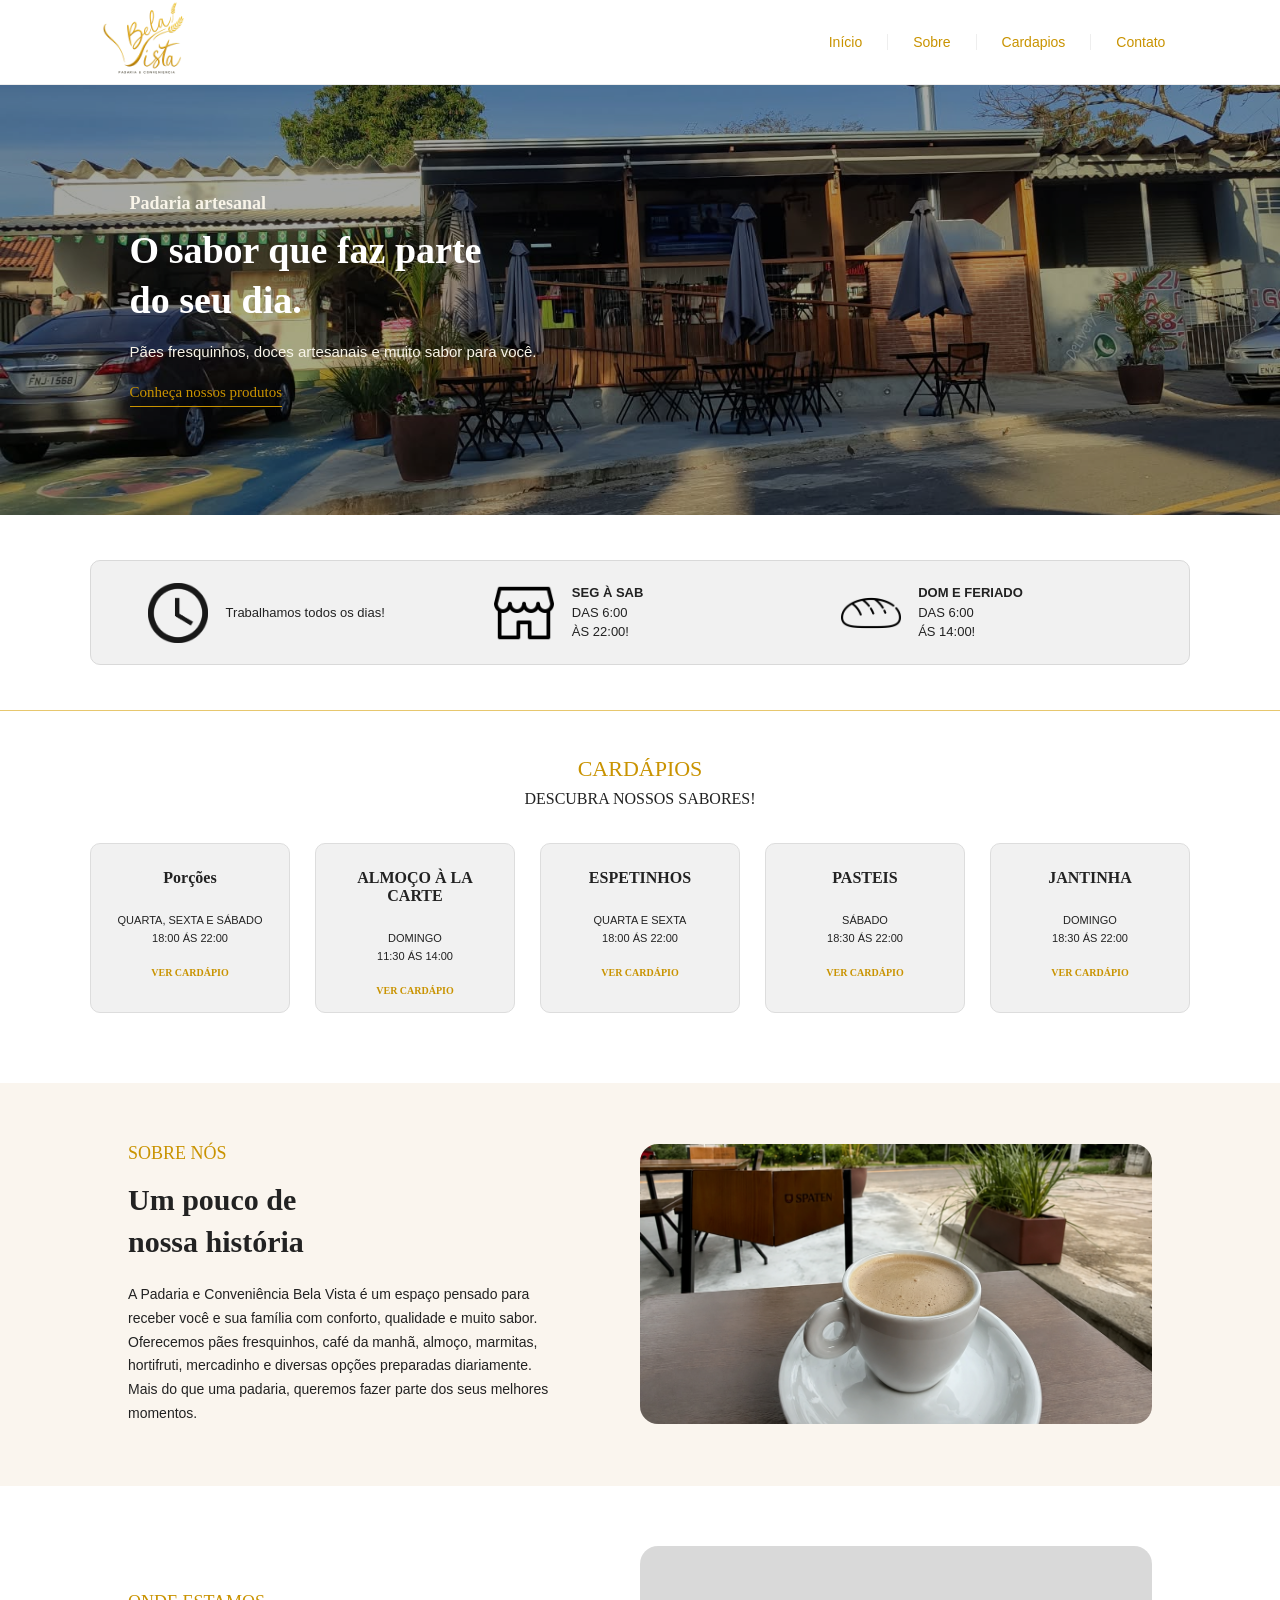
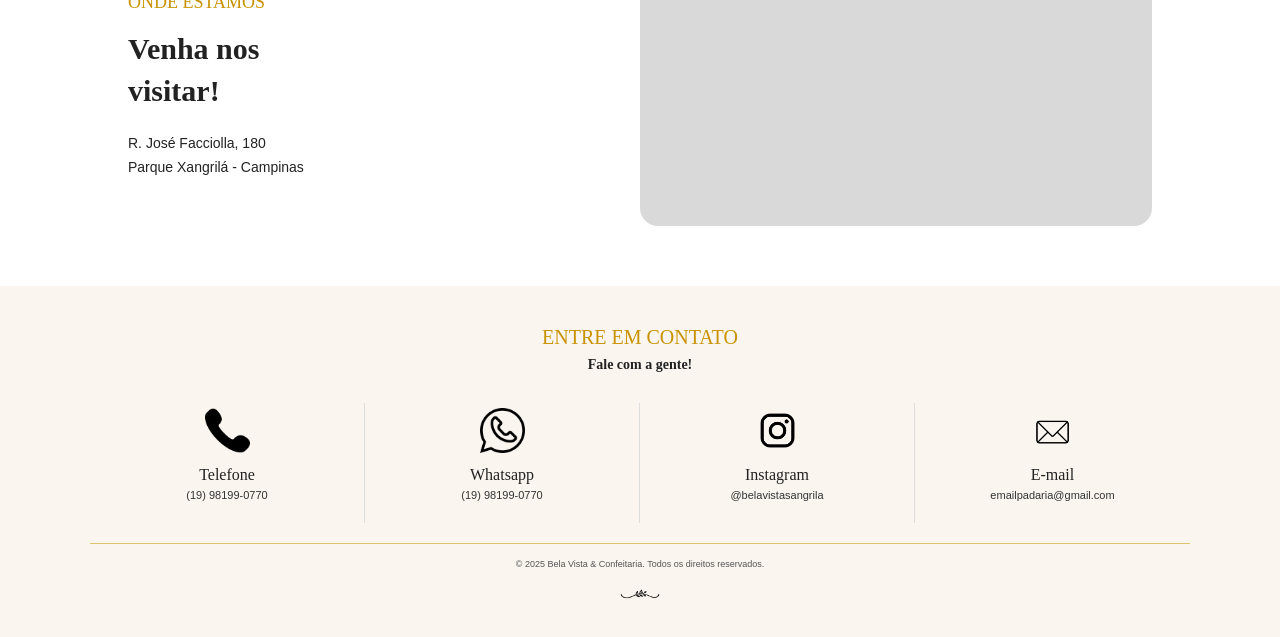
==== src/index.html @ 5815876e "Testando algo ai" ====
<!DOCTYPE html>
<html lang="en">

<head>
    <meta charset="UTF-8">
    <meta name="viewport" content="width=device-width, initial-scale=1.0">
    <link rel="stylesheet" href="css/style.css">
    <title>Bela Vista</title>
</head>

<body>
    <header class="header">
        <div class="container">
            <a href="/index.html" class="logo">
                <img src="public/images/logo.png">
            </a>
        </div>
        <nav class="navegação">
            <a href="#inicio">Início</a>
            <a href="#sobre">Sobre</a>
            <a href="#Cardapios">Cardapios</a>
            <a href="#Contato">Contato</a>
        </nav>
    </header>
    <main>
        <section id="inicio" class="banner">
            <img src="public/images/padaria.jpeg" alt="Padaria" class="banner-image">
            <div class="banner-overlay"></div>
            <div class="container banner-content">
                <span class="banner-label"> Padaria artesanal</span>
                <h1> O sabor que faz parte do seu dia.</h1>
                <p> Pães fresquinhos, doces artesanais e muito sabor para você.</p>
                <a href="#Cardapios" class="button"> Conheça nossos produtos</a>
            </div>
        </section>
        <section class="info-bar">
            <div class="info-container">
                <div class="info-item">
                    <div class="info-icon">
                        <img src="public/images/relogio.png" alt="Horario">
                    </div>
                    <div class="info-text">
                        <p>Trabalhamos todos os dias!</p>
                    </div>
                </div>
                <div class="info-item">
                    <div class="info-icon">
                        <img src="public/images/loja.png" alt="Sábado">
                    </div>
                    <div class="info-text">
                        <p>
                            <strong>SEG À SAB</strong><br>
                            DAS 6:00<br>
                            ÀS 22:00!
                        </p>
                    </div>
                </div>
                <div class="info-item">
                    <div class="info-icon">
                        <img src="public/images/bread.png" alt="bread">
                    </div>
                    <div class="info-text">
                        <p>
                            <strong>DOM E FERIADO</strong><br>
                            DAS 6:00<br>
                            ÁS 14:00!
                        </p>
                    </div>
                </div>
            </div>
        </section>
        <section id="Cardapios" class="info-bar-cardapios">
            <div class="cadapios-containers">
                <div class="title-cardapios">
                    <h1>CARDÁPIOS</h1>
                    <P>DESCUBRA NOSSOS SABORES!</P>
                </div>
                <div class="info-cardapios">
                    <div class="info-card">
                        <h1><strong>Porções</strong></h1>
                        <p>QUARTA, SEXTA E SÁBADO<br>
                            18:00 ÁS 22:00
                        </p>
                        <a href="public/pdf/porções.pdf" target="_blank" class="pdf"><strong>VER CARDÁPIO</strong></a>
                    </div>
                    <div class="info-card">
                        <h1><strong>ALMOÇO À LA CARTE</strong></h1>
                        <p>DOMINGO<br>
                            11:30 ÁS 14:00
                        </p>
                        <a href="public/pdf/5.pdf" target="_blank" class="pdf"><strong>VER CARDÁPIO</strong></a>
                    </div>
                    <div class="info-card">
                        <h1><strong>ESPETINHOS</strong></h1>
                        <p>QUARTA E SEXTA<br>
                            18:00 ÁS 22:00
                        </p>
                        <a href="public/pdf/espetinho.pdf" target="_blank" class="pdf"><strong>VER CARDÁPIO</strong></a>
                    </div>
                    <div class="info-card">
                        <h1><strong>PASTEIS</strong></h1>
                        <p>SÁBADO<br>
                            18:30 ÁS 22:00
                        </p>
                        <a href="public/pdf/pasteis.pdf" target="_blank" class="pdf"><strong>VER CARDÁPIO</strong></a>
                    </div>
                    <div class="info-card">
                        <h1><strong>JANTINHA</strong></h1>
                        <p>DOMINGO<br>
                            18:30 ÁS 22:00
                        </p>
                        <a href="public/pdf/jantinha.pdf" target="_blank" class="pdf"><strong>VER CARDÁPIO</strong></a>
                    </div>
                </div>
            </div>
        </section>
        <section>
            <div id="sobre" class="sobre">
                <div class="info-sobre">
                    <h1>SOBRE NÓS</h1>
                    <h2>Um pouco de<br>nossa história</h2>
                    <p>A Padaria e Conveniência Bela Vista é um espaço pensado para receber você e sua família com conforto, qualidade e muito sabor. Oferecemos pães fresquinhos, café da manhã, almoço, marmitas, hortifruti, mercadinho e diversas opções preparadas diariamente. Mais do que uma padaria, queremos fazer parte dos seus melhores momentos.</p>
                </div>
                <div class="image-sobre"><img src="public/images/sobre1.png" alt="Padaria"></div>
            </div>
        </section>
        <section>
            <div class="local">
                <div class="info-location">
                    <h1>ONDE ESTAMOS</h1>
                    <h2>Venha nos<br>visitar!</h2>
                    <p>R. José Facciolla, 180<br>Parque Xangrilá - Campinas</p>
                </div>
                <div class="mapa">
                    <iframe
                        src="https://www.google.com/maps/embed?pb=!1m18!1m12!1m3!1d608.8212654965297!2d-47.01789851789963!3d-22.799845726372396!2m3!1f0!2f0!3f0!3m2!1i1024!2i768!4f13.1!3m3!1m2!1s0x94c8c3fe25394171%3A0xbf86b5ea23b13755!2sPanificadora%20Bela%20Vista!5e1!3m2!1spt-BR!2sbr!4v1786300655124!5m2!1spt-BR!2sbr"
                        width="800" height="600" style="border:0;" allowfullscreen="" loading="lazy"
                        referrerpolicy="strict-origin-when-cross-origin">
                    </iframe>
                </div>
            </div>
        </section>
    </main>
<footer id="Contato" class="footer">

    <!-- Título -->
    <div class="footer-titulo">
        <h2>ENTRE EM CONTATO</h2>
        <p>Fale com a gente!</p>
    </div>

    <!-- Área de contatos -->
    <div class="footer-contatos">
        <!-- Telefone -->
        <div class="contato">
            <div class="icone"><img src="public/images/telefone.png"></div>
            <h3>Telefone</h3>
            <a>(19) 98199-0770</a>
        </div>
        <!-- WhatsApp -->
        <div class="contato">
            <div class="icone">
                <img src="public/images/whatsapp.png">
            </div>
            <h3>Whatsapp</h3>
            <a href="https://api.whatsapp.com/send/?phone=19981990770&text&type=phone_number&app_absent=0&utm_source=ig">(19) 98199-0770</a>
        </div>
        <!-- Instagram -->
        <div class="contato">
            <div class="icone">
                <img src="public/images/instagram.png">
            </div>
            <h3>Instagram</h3>
            <a href="https://www.instagram.com/belavistashangrila?igsh=dWtlZHlrc3M2YTBv">@belavistasangrila</a>
        </div>
        <!-- E-mail -->
        <div class="contato">
            <div class="icone">
               <img src="public/images/email (1).png">
            </div>
            <h3>E-mail</h3>
            <p>emailpadaria@gmail.com</p>
        </div>
    </div>
    <!-- Rodapé inferior -->
    <div class="footer-bottom">
        <p>
            © 2025 Bela Vista & Confeitaria. Todos os direitos reservados.
        </p>
        <div class="ornamento"><img src="public/images/ramo.png"></div>
    </div>

</footer>

</body>

</html>
---- src/css/style.css ----
/* =====================================================
   RESET / CONFIGURAÇÕES GERAIS
===================================================== */

* {
    margin: 0;
    padding: 0;
    box-sizing: border-box;
}

html {
    scroll-behavior: smooth;
}

body {
    font-family: Georgia, "Times New Roman", serif;
    color: #222;
    background-color: #fff;
}

img {
    max-width: 100%;
    display: block;
}

a {
    text-decoration: none;
    color: inherit;
}


/*
   HEADER
*/

.header {
    width: 100%;
    height: 85px;

    background-color: #fff;

    display: flex;
    align-items: center;
    justify-content: space-between;

    padding: 0 7%;

    border-bottom: 1px solid #eeeeee;
}

.container {
    display: flex;
    align-items: center;
}

.logo img {
    width: 110px;
    height: auto;
    display: block;
}
.logo {
    color: #c99300;
    font-size: 28px;
    font-weight: bold;
}

.navegação {
    height: 100%;

    display: flex;
    align-items: center;
}

.navegação a {
    font-family: Arial, sans-serif;

    color: #c99300;
    font-size: 14px;

    padding: 0 25px;

    border-right: 1px solid #eeeeee;

    transition: 0.3s;
}

.navegação a:last-child {
    border-right: none;
}

.navegação a:hover {
    color: #8d6900;
}


/*
   BANNER
*/

.banner {
    width: 100%;
    height: 430px;

    position: relative;

    background-color: #d9d9d9;

    display: flex;
    align-items: center;
}

.banner-image {
    position: absolute;

    width: 100%;
    height: 100%;

    object-fit: cover;

    z-index: 0;
}

.banner-overlay {
    position: absolute;

    width: 100%;
    height: 100%;

    background: rgba(0, 0, 0, 0.35);

    z-index: 1;
}

.banner-content {
    position: relative;

    z-index: 2;

    width: 100%;
    max-width: 1200px;

    margin: 0 auto;

    padding: 0 7%;

    display: flex;
    flex-direction: column;
    align-items: flex-start;
}

.banner-label {
    font-size: 18px;
    font-weight: bold;

    margin-bottom: 12px;
    color: #F8F4E8;
}

.banner h1 {
    max-width: 400px;

    font-size: 38px;
    line-height: 1.3;

    margin-bottom: 15px;
    color: #fff;
}

.banner p {
    max-width: 420px;

    font-family: Arial, sans-serif;

    font-size: 15px;
    line-height: 1.6;

    margin-bottom: 20px;

    color: #F8F4E8;
}

.button {
    color: #c99300;

    font-size: 15px;

    border-bottom: 1px solid #c99300;

    padding-bottom: 5px;
}


/*
   BARRA DE INFORMAÇÕES
*/

.info-bar {
    width: 100%;

    padding: 45px 7%;

    background-color: #fff;
}

.info-container {
    width: 100%;
    max-width: 1200px;

    min-height: 105px;

    margin: auto;

    background-color: #f1f1f1;

    border: 1px solid #d9d9d9;

    border-radius: 10px;

    display: flex;
    align-items: center;
    justify-content: space-around;

    padding: 15px 30px;
}

.info-item {
    flex: 1;

    display: flex;
    align-items: center;

    padding: 0 25px;
}

.info-icon {
    width: 65px;
    height: 65px;

    flex-shrink: 0;

    display: flex;
    align-items: center;
    justify-content: center;

    margin-right: 15px;
}

.info-icon img {
    width: 60px;
    height: 60px;

    object-fit: contain;
}

.info-text p {
    font-family: Arial, sans-serif;

    font-size: 13px;

    line-height: 1.5;
}

.info-text strong {
    font-weight: bold;
}


/*
   CARDÁPIOS
*/

.info-bar-cardapios {
    width: 100%;

    padding: 45px 7% 70px;

    background-color: #fff;

    border-top: 1px solid #e7c76e;
}

.cadapios-containers {
    width: 100%;
    max-width: 1200px;

    margin: auto;
}

.title-cardapios {
    text-align: center;

    margin-bottom: 35px;
}

.title-cardapios h1 {
    color: #c99300;

    font-size: 22px;
    font-weight: normal;

    margin-bottom: 8px;
}

.title-cardapios a {
    font-family: Arial, sans-serif;

    font-size: 50px;
}

.info-cardapios {
    width: 100%;

    display: flex;
    flex-wrap: wrap;

    justify-content: center;

    gap: 25px;
}

.info-card {
    width: 200px;
    height: 170px;

    background-color: #f1f1f1;

    border: 1px solid #dddddd;

    border-radius: 10px;

    padding: 25px 15px;

    text-align: center;

    transition: 0.3s;
}

.info-card:hover {
    transform: translateY(-5px);

    box-shadow: 0 5px 15px rgba(0, 0, 0, 0.08);
}

.info-card h1 {
    font-size: 16px;

    margin-bottom: 25px;
}

.info-card p {
    font-family: Arial, sans-serif;

    font-size: 11px;

    line-height: 1.6;

    margin-bottom: 15px;
}

.info-card .pdf {
    color: #c99300;

    font-size: 10px;

    margin-top: 15px;
}


/*
   SOBRE NÓS
*/

.sobre {
    width: 100%;

    min-height: 380px;

    background-color: #faf5ee;

    display: flex;
    align-items: center;

    gap: 8%;

    padding: 60px 10%;
}

.info-sobre {
    width: 42%;
}

.info-sobre h1 {
    color: #c99300;

    font-size: 18px;
    font-weight: normal;

    margin-bottom: 15px;
}

.info-sobre h2 {
    font-size: 30px;

    line-height: 1.4;

    margin-bottom: 20px;
}

.info-sobre p {
    font-family: Arial, sans-serif;

    font-size: 14px;

    line-height: 1.7;
}

.image-sobre {
    width: 50%;
    height: 280px;

    background-color: #d9d9d9;

    border-radius: 18px;

    overflow: hidden;
}

.image-sobre img {
    width: 100%;
    height: 100%;
    object-fit: cover;
}


/*
   LOCALIZAÇÃO
*/

.local {
    width: 100%;

    min-height: 380px;

    background-color: #fff;

    display: flex;
    align-items: center;

    gap: 8%;

    padding: 60px 10%;
}

.info-location {
    width: 42%;
}

.info-location h1 {
    color: #c99300;

    font-size: 18px;
    font-weight: normal;

    margin-bottom: 15px;
}

.info-location h2 {
    font-size: 30px;

    line-height: 1.4;

    margin-bottom: 20px;
}

.info-location p {
    font-family: Arial, sans-serif;

    font-size: 14px;

    line-height: 1.7;
}

.mapa {
    width: 50%;
    height: 280px;

    border-radius: 18px;

    overflow: hidden;

    background-color: #d9d9d9;
}

.mapa iframe {
    width: 100%;
    height: 100%;

    border: 0;
}


/*
   FOOTER
*/

.footer {
    width: 100%;

    background-color: #faf5ee;

    padding: 40px 7% 20px;

    text-align: center;
}


/* TÍTULO */

.footer-titulo {
    margin-bottom: 30px;
}

.footer-titulo h2 {
    color: #c99300;

    font-size: 20px;
    font-weight: normal;

    margin-bottom: 8px;
}

.footer-titulo p {
    font-size: 14px;

    font-weight: bold;
}


/* CONTATOS */

.footer-contatos {
    width: 100%;
    max-width: 1100px;

    margin: auto;

    display: flex;
    justify-content: center;
}

.contato {
    width: 25%;

    min-height: 120px;

    display: flex;
    flex-direction: column;
    align-items: center;

    border-right: 1px solid #dddddd;
}

.contato:last-child {
    border-right: none;
}

.icone {
    width: 55px;
    height: 55px;

    display: flex;
    align-items: center;
    justify-content: center;

    margin-bottom: 8px;
}

.icone img {
    width: 45px;
    height: 45px;

    object-fit: contain;
}

.contato h3 {
    font-size: 16px;

    font-weight: normal;

    margin-bottom: 5px;
}

.contato p,
.contato a {
    font-family: Arial, sans-serif;

    font-size: 11px;

    color: #333;
}

.contato a:hover {
    color: #c99300;
}


/* PARTE INFERIOR */

.footer-bottom {
    width: 100%;
    max-width: 1100px;

    margin: 20px auto 0;

    padding-top: 15px;

    border-top: 1px solid #dfc26c;

    display: flex;
    flex-direction: column;
    align-items: center;
}

.footer-bottom p {
    font-family: Arial, sans-serif;

    font-size: 9px;

    color: #555;
}

.ornamento {
    width: 60px;

    margin-top: 8px;
}

.ornamento img {
    width: 100%;
    height: auto;
}


/*
   TABLET
*/

@media (max-width: 900px) {

    .header {
        padding: 0 4%;
    }

    .navegação a {
        padding: 0 12px;
        font-size: 12px;
    }

    .banner {
        height: 350px;
    }

    .banner h1 {
        font-size: 30px;
    }

    .info-container {
        padding: 15px;
    }

    .info-item {
        padding: 0 10px;
    }

    .info-icon {
        width: 50px;
        height: 50px;
    }

    .info-icon img {
        width: 48px;
        height: 48px;
    }

    .info-text p {
        font-size: 10px;
    }

    .sobre,
    .local {
        padding: 50px 6%;
        gap: 5%;
    }

    .info-sobre h2,
    .info-location h2 {
        font-size: 25px;
    }

    .info-card {
        width: 180px;
    }
}


/*
   CELULAR
*/

@media (max-width: 600px) {

    /* HEADER */

    .header {
        height: auto;

        min-height: 70px;

        padding: 12px 20px;

        flex-direction: column;

        gap: 12px;
    }

    .logo {
        font-size: 22px;
    }

    .navegação {
        width: 100%;

        justify-content: center;
    }

    .navegação a {
        font-size: 9px;

        padding: 0 8px;
    }


    /* BANNER */

    .banner {
        height: 300px;
    }

    .banner-content {
        padding: 0 25px;
    }

    .banner-label {
        font-size: 12px;
    }

    .banner h1 {
        max-width: 220px;

        font-size: 24px;
    }

    .banner p {
        max-width: 230px;

        font-size: 10px;
    }

    .button {
        font-size: 10px;
    }


    /* INFORMAÇÕES */

    .info-bar {
        padding: 25px 15px;
    }

    .info-container {
        flex-direction: column;

        gap: 15px;

        padding: 15px;
    }

    .info-item {
        width: 100%;

        justify-content: center;

        padding: 0;
    }

    .info-icon {
        width: 45px;
        height: 45px;
    }

    .info-icon img {
        width: 42px;
        height: 42px;
    }

    .info-text p {
        font-size: 9px;
    }


    /* CARDÁPIOS */

    .info-bar-cardapios {
        padding: 30px 15px 45px;
    }

    .title-cardapios {
        margin-bottom: 25px;
    }

    .title-cardapios h1 {
        font-size: 18px;
    }

    .info-cardapios {
        gap: 15px;
    }

    .info-card {
        width: 145px;
        height: 130px;

        padding: 18px 8px;
    }

    .info-card h1 {
        font-size: 11px;

        margin-bottom: 15px;
    }

    .info-card p {
        font-size: 8px;
    }

    .info-card .pdf {
        font-size: 7px;
    }


    /* SOBRE / LOCAL */

    .sobre,
    .local {
        min-height: auto;

        padding: 40px 25px;

        flex-direction: column;

        gap: 25px;
    }

    .info-sobre,
    .info-location {
        width: 100%;
    }

    .info-sobre h1,
    .info-location h1 {
        font-size: 13px;
    }

    .info-sobre h2,
    .info-location h2 {
        font-size: 21px;
    }

    .info-sobre p,
    .info-location p {
        font-size: 9px;
    }

    .image-sobre,
    .mapa {
        width: 100%;
        height: 220px;
    }


    /* FOOTER */

    .footer {
        padding: 30px 15px 15px;
    }

    .footer-titulo h2 {
        font-size: 16px;
    }

    .footer-titulo p {
        font-size: 10px;
    }

    .footer-contatos {
        display: grid;

        grid-template-columns: repeat(2, 1fr);

        gap: 20px 0;
    }

    .contato {
        width: 100%;

        min-height: 100px;

        border-right: 1px solid #dddddd;
    }

    .contato:nth-child(2) {
        border-right: none;
    }

    .contato:nth-child(3),
    .contato:nth-child(4) {
        border-top: 1px solid #dddddd;

        padding-top: 15px;
    }

    .contato:nth-child(4) {
        border-right: none;
    }

    .icone {
        width: 40px;
        height: 40px;
    }

    .icone img {
        width: 35px;
        height: 35px;
    }

    .contato h3 {
        font-size: 11px;
    }

    .contato p,
    .contato a {
        font-size: 7px;
    }

    .footer-bottom {
        margin-top: 15px;
    }

    .footer-bottom p {
        font-size: 6px;
    }

    .ornamento {
        width: 45px;
    }
}
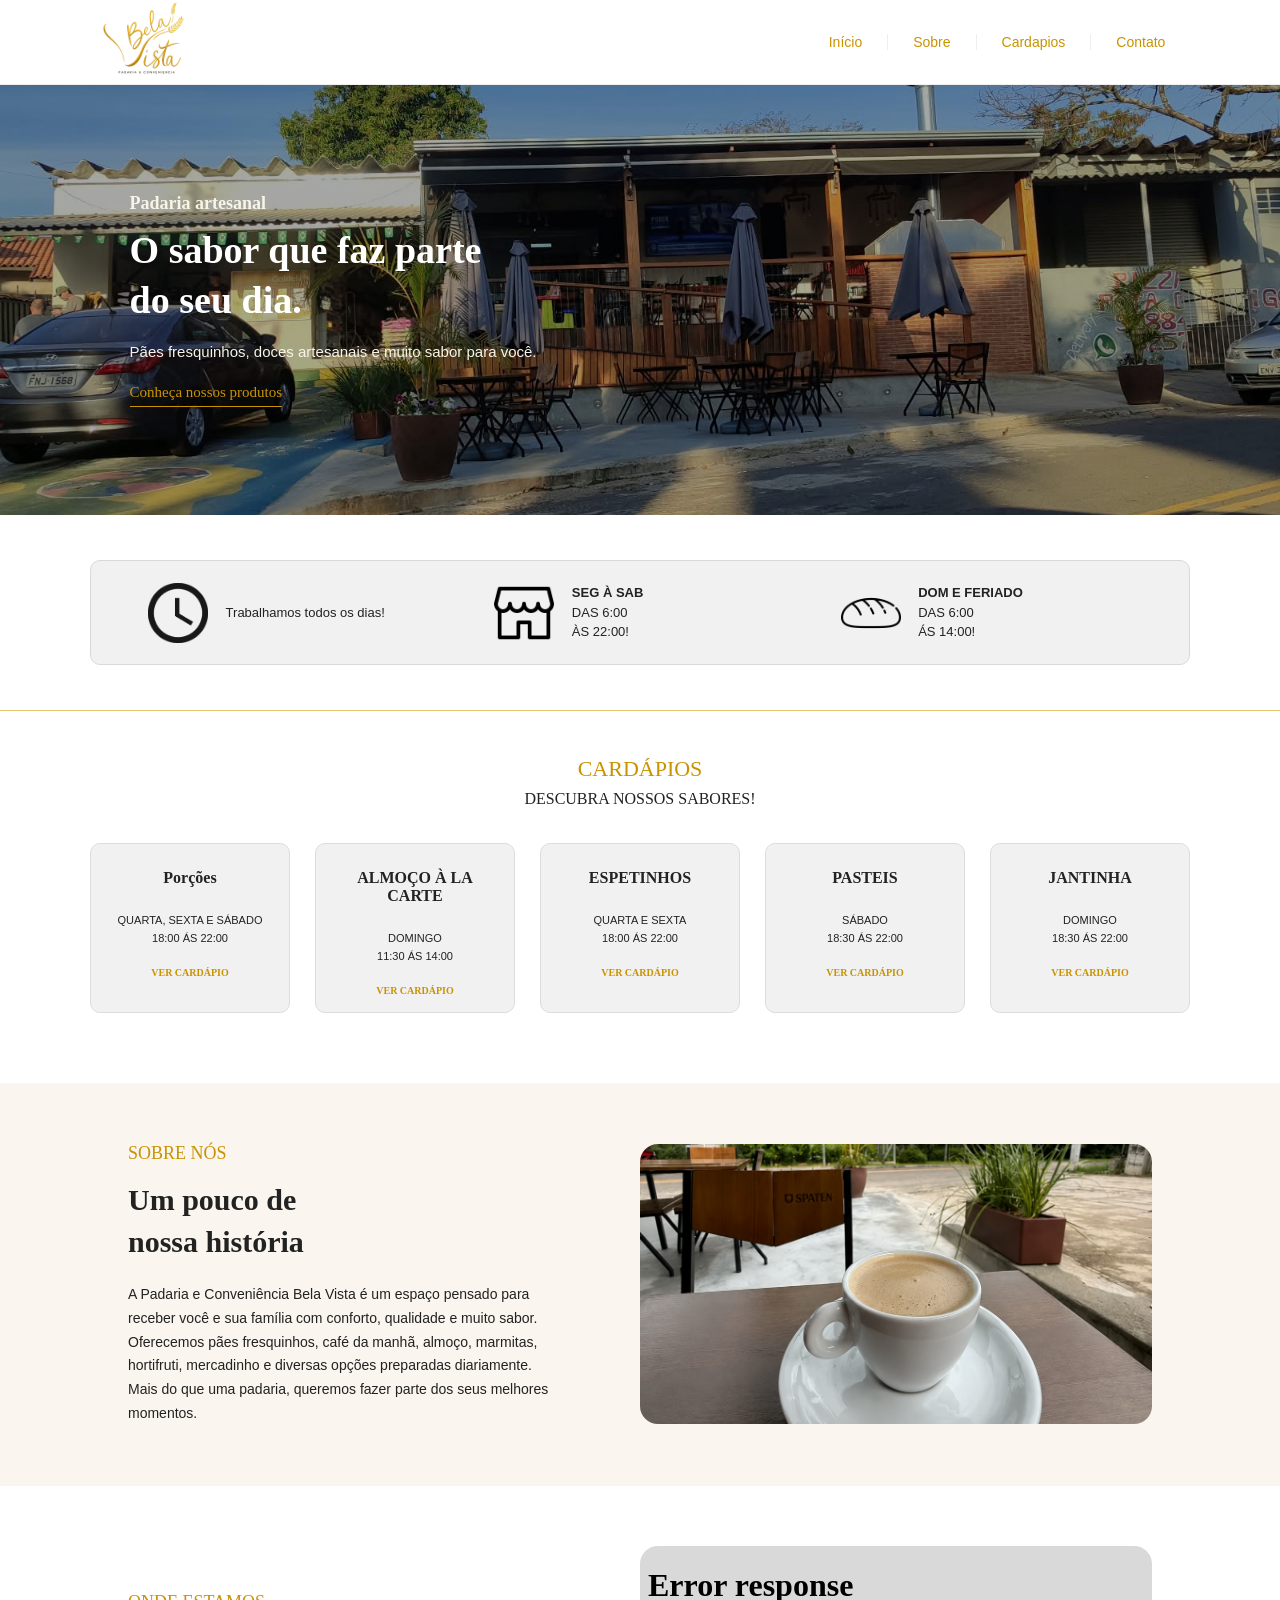
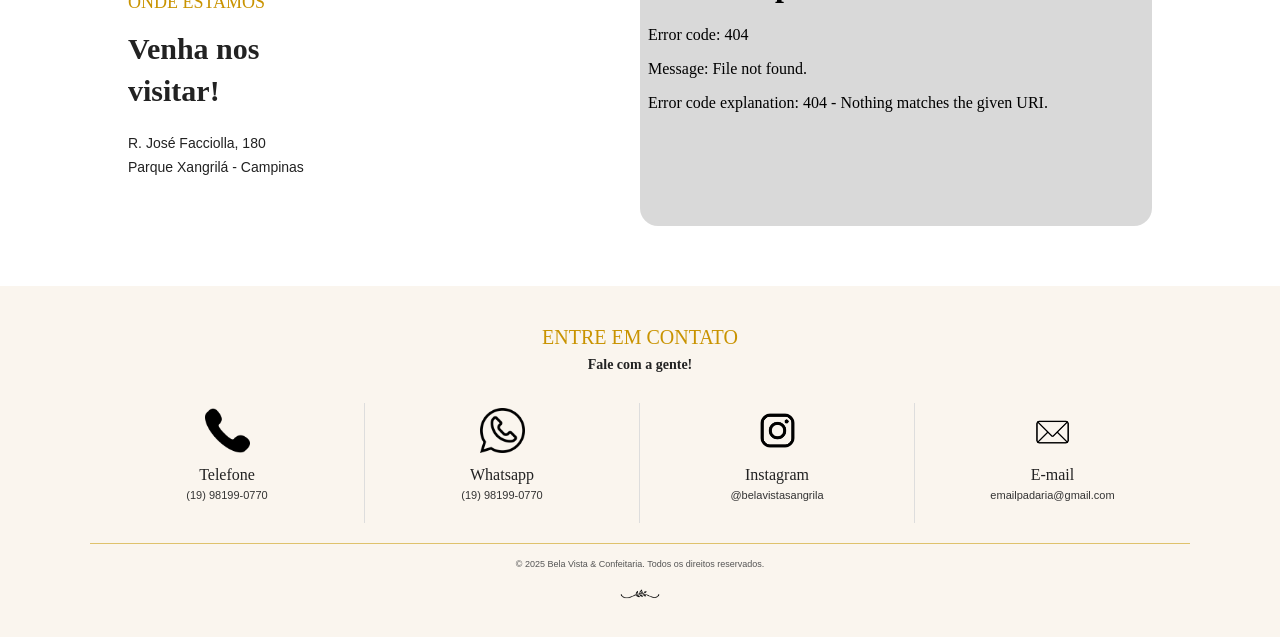
==== commit aab1df2c: "arrumando caminhos" ====
--- a/src/index.html
+++ b/src/index.html
@@ -12,7 +12,7 @@
     <header class="header">
         <div class="container">
             <a href="/index.html" class="logo">
-                <img src="public/images/logo.png">
+                <img src="/public/images/logo.png">
             </a>
         </div>
         <nav class="navegação">
@@ -24,7 +24,7 @@
     </header>
     <main>
         <section id="inicio" class="banner">
-            <img src="public/images/padaria.jpeg" alt="Padaria" class="banner-image">
+            <img src="/public/images/padaria.jpeg" alt="Padaria" class="banner-image">
             <div class="banner-overlay"></div>
             <div class="container banner-content">
                 <span class="banner-label"> Padaria artesanal</span>
@@ -37,7 +37,7 @@
             <div class="info-container">
                 <div class="info-item">
                     <div class="info-icon">
-                        <img src="public/images/relogio.png" alt="Horario">
+                        <img src="/public/images/relogio.png" alt="Horario">
                     </div>
                     <div class="info-text">
                         <p>Trabalhamos todos os dias!</p>
@@ -45,7 +45,7 @@
                 </div>
                 <div class="info-item">
                     <div class="info-icon">
-                        <img src="public/images/loja.png" alt="Sábado">
+                        <img src="/public/images/loja.png" alt="Sábado">
                     </div>
                     <div class="info-text">
                         <p>
@@ -57,7 +57,7 @@
                 </div>
                 <div class="info-item">
                     <div class="info-icon">
-                        <img src="public/images/bread.png" alt="bread">
+                        <img src="/public/images/bread.png" alt="bread">
                     </div>
                     <div class="info-text">
                         <p>
@@ -121,7 +121,7 @@
                     <h2>Um pouco de<br>nossa história</h2>
                     <p>A Padaria e Conveniência Bela Vista é um espaço pensado para receber você e sua família com conforto, qualidade e muito sabor. Oferecemos pães fresquinhos, café da manhã, almoço, marmitas, hortifruti, mercadinho e diversas opções preparadas diariamente. Mais do que uma padaria, queremos fazer parte dos seus melhores momentos.</p>
                 </div>
-                <div class="image-sobre"><img src="public/images/sobre1.png" alt="Padaria"></div>
+                <div class="image-sobre"><img src="/public/images/sobre1.png" alt="Padaria"></div>
             </div>
         </section>
         <section>
@@ -133,7 +133,7 @@
                 </div>
                 <div class="mapa">
                     <iframe
-                        src="https://www.google.com/maps/embed?pb=!1m18!1m12!1m3!1d608.8212654965297!2d-47.01789851789963!3d-22.799845726372396!2m3!1f0!2f0!3f0!3m2!1i1024!2i768!4f13.1!3m3!1m2!1s0x94c8c3fe25394171%3A0xbf86b5ea23b13755!2sPanificadora%20Bela%20Vista!5e1!3m2!1spt-BR!2sbr!4v1786300655124!5m2!1spt-BR!2sbr"
+                        src="/https://www.google.com/maps/embed?pb=!1m18!1m12!1m3!1d608.8212654965297!2d-47.01789851789963!3d-22.799845726372396!2m3!1f0!2f0!3f0!3m2!1i1024!2i768!4f13.1!3m3!1m2!1s0x94c8c3fe25394171%3A0xbf86b5ea23b13755!2sPanificadora%20Bela%20Vista!5e1!3m2!1spt-BR!2sbr!4v1786300655124!5m2!1spt-BR!2sbr"
                         width="800" height="600" style="border:0;" allowfullscreen="" loading="lazy"
                         referrerpolicy="strict-origin-when-cross-origin">
                     </iframe>
@@ -153,14 +153,14 @@
     <div class="footer-contatos">
         <!-- Telefone -->
         <div class="contato">
-            <div class="icone"><img src="public/images/telefone.png"></div>
+            <div class="icone"><img src="/public/images/telefone.png"></div>
             <h3>Telefone</h3>
             <a>(19) 98199-0770</a>
         </div>
         <!-- WhatsApp -->
         <div class="contato">
             <div class="icone">
-                <img src="public/images/whatsapp.png">
+                <img src="/public/images/whatsapp.png">
             </div>
             <h3>Whatsapp</h3>
             <a href="https://api.whatsapp.com/send/?phone=19981990770&text&type=phone_number&app_absent=0&utm_source=ig">(19) 98199-0770</a>
@@ -168,7 +168,7 @@
         <!-- Instagram -->
         <div class="contato">
             <div class="icone">
-                <img src="public/images/instagram.png">
+                <img src="/public/images/instagram.png">
             </div>
             <h3>Instagram</h3>
             <a href="https://www.instagram.com/belavistashangrila?igsh=dWtlZHlrc3M2YTBv">@belavistasangrila</a>
@@ -176,7 +176,7 @@
         <!-- E-mail -->
         <div class="contato">
             <div class="icone">
-               <img src="public/images/email (1).png">
+               <img src="/public/images/email (1).png">
             </div>
             <h3>E-mail</h3>
             <p>emailpadaria@gmail.com</p>
@@ -187,7 +187,7 @@
         <p>
             © 2025 Bela Vista & Confeitaria. Todos os direitos reservados.
         </p>
-        <div class="ornamento"><img src="public/images/ramo.png"></div>
+        <div class="ornamento"><img src="/public/images/ramo.png"></div>
     </div>
 
 </footer>
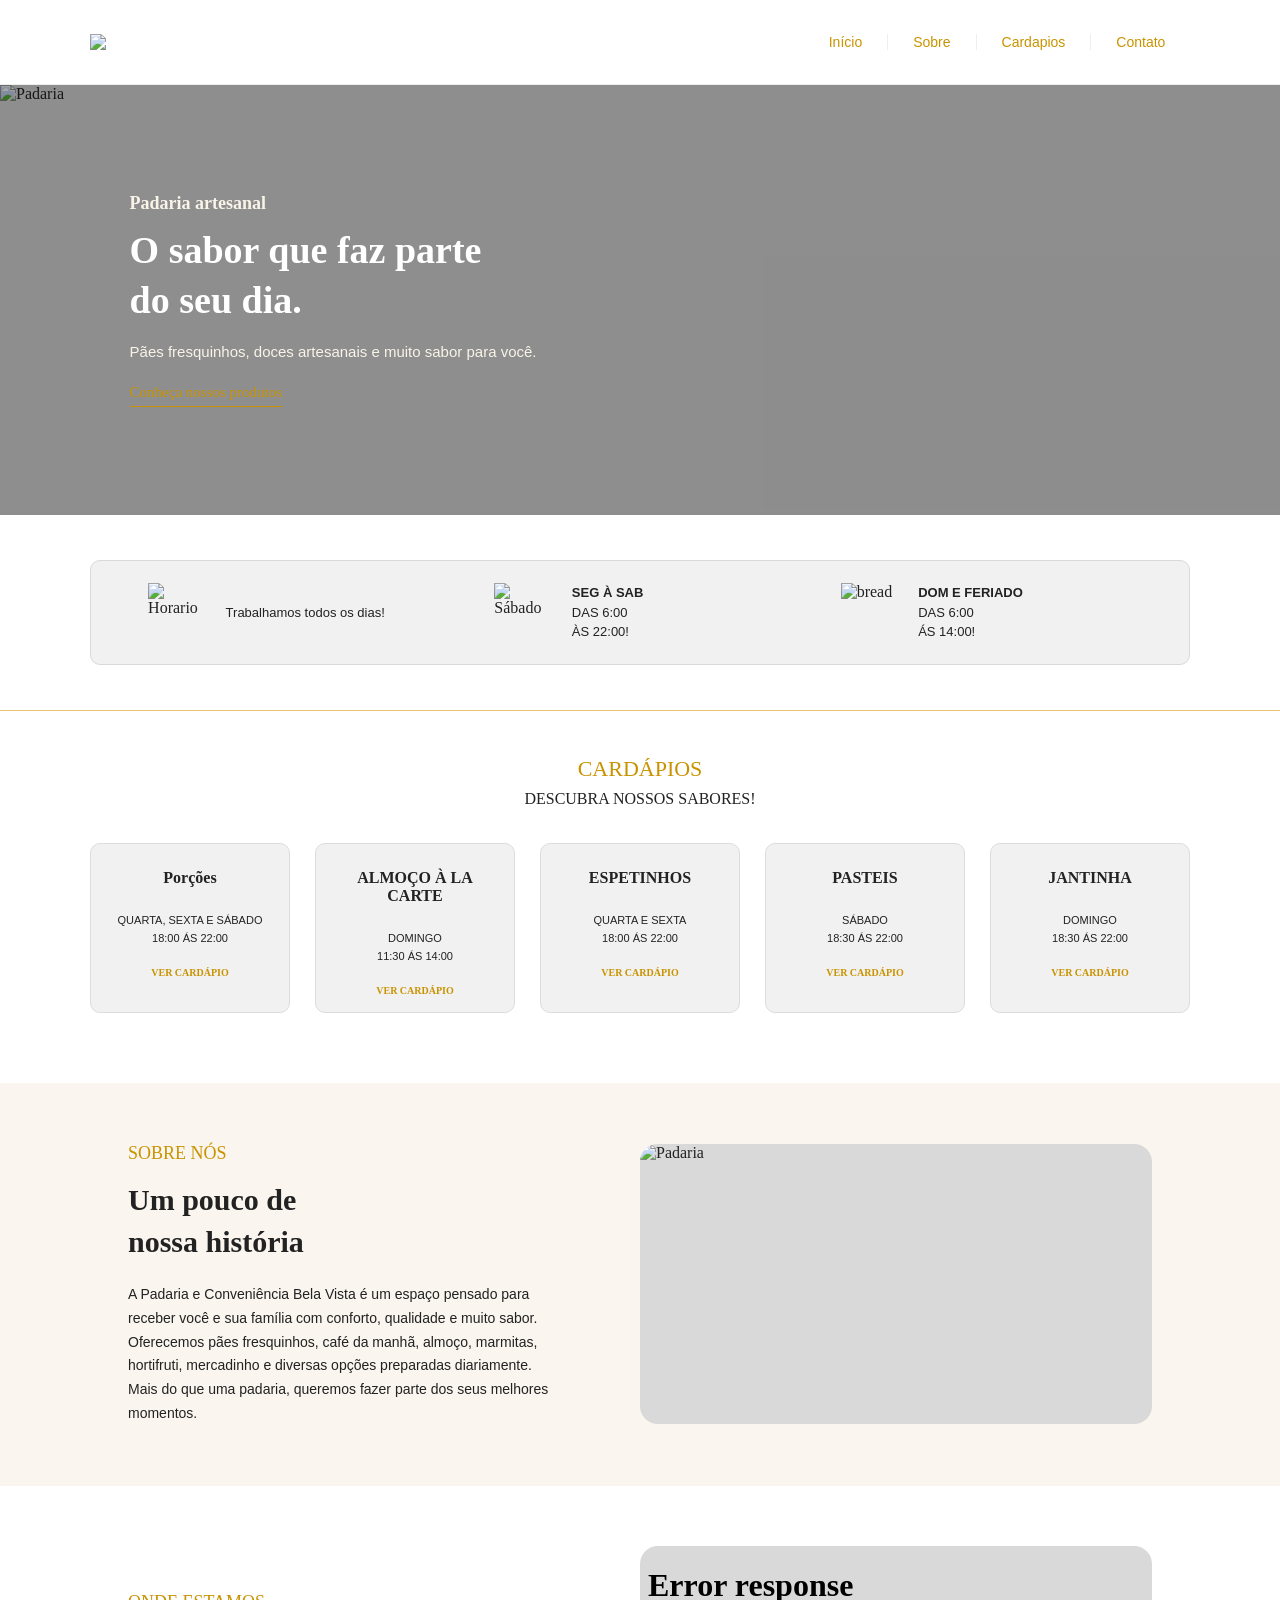
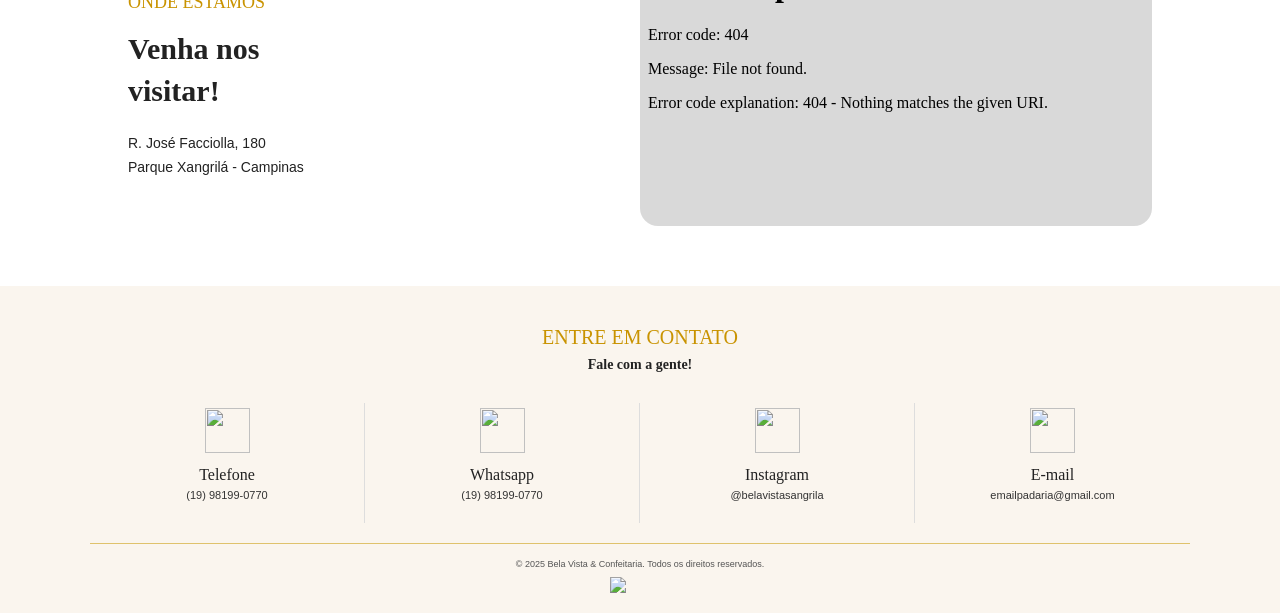
==== commit cee87164: "arrumadno dnv" ====
--- a/src/index.html
+++ b/src/index.html
@@ -12,7 +12,7 @@
     <header class="header">
         <div class="container">
             <a href="/index.html" class="logo">
-                <img src="/public/images/logo.png">
+                <img src="src/public/images/logo.png">
             </a>
         </div>
         <nav class="navegação">
@@ -24,7 +24,7 @@
     </header>
     <main>
         <section id="inicio" class="banner">
-            <img src="/public/images/padaria.jpeg" alt="Padaria" class="banner-image">
+            <img src="src/public/images/padaria.jpeg" alt="Padaria" class="banner-image">
             <div class="banner-overlay"></div>
             <div class="container banner-content">
                 <span class="banner-label"> Padaria artesanal</span>
@@ -37,7 +37,7 @@
             <div class="info-container">
                 <div class="info-item">
                     <div class="info-icon">
-                        <img src="/public/images/relogio.png" alt="Horario">
+                        <img src="src/public/images/relogio.png" alt="Horario">
                     </div>
                     <div class="info-text">
                         <p>Trabalhamos todos os dias!</p>
@@ -45,7 +45,7 @@
                 </div>
                 <div class="info-item">
                     <div class="info-icon">
-                        <img src="/public/images/loja.png" alt="Sábado">
+                        <img src="srcsrc/psrcublic/images/loja.png" alt="Sábado">
                     </div>
                     <div class="info-text">
                         <p>
@@ -57,7 +57,7 @@
                 </div>
                 <div class="info-item">
                     <div class="info-icon">
-                        <img src="/public/images/bread.png" alt="bread">
+                        <img src="src/padaria-bela-vista/" alt="bread">
                     </div>
                     <div class="info-text">
                         <p>
@@ -121,7 +121,7 @@
                     <h2>Um pouco de<br>nossa história</h2>
                     <p>A Padaria e Conveniência Bela Vista é um espaço pensado para receber você e sua família com conforto, qualidade e muito sabor. Oferecemos pães fresquinhos, café da manhã, almoço, marmitas, hortifruti, mercadinho e diversas opções preparadas diariamente. Mais do que uma padaria, queremos fazer parte dos seus melhores momentos.</p>
                 </div>
-                <div class="image-sobre"><img src="/public/images/sobre1.png" alt="Padaria"></div>
+                <div class="image-sobre"><img src="src/public/images/sobre1.png" alt="Padaria"></div>
             </div>
         </section>
         <section>
@@ -133,7 +133,7 @@
                 </div>
                 <div class="mapa">
                     <iframe
-                        src="/https://www.google.com/maps/embed?pb=!1m18!1m12!1m3!1d608.8212654965297!2d-47.01789851789963!3d-22.799845726372396!2m3!1f0!2f0!3f0!3m2!1i1024!2i768!4f13.1!3m3!1m2!1s0x94c8c3fe25394171%3A0xbf86b5ea23b13755!2sPanificadora%20Bela%20Vista!5e1!3m2!1spt-BR!2sbr!4v1786300655124!5m2!1spt-BR!2sbr"
+                        src="src/https://www.google.com/maps/embed?pb=!1m18!1m12!1m3!1d608.8212654965297!2d-47.01789851789963!3d-22.799845726372396!2m3!1f0!2f0!3f0!3m2!1i1024!2i768!4f13.1!3m3!1m2!1s0x94c8c3fe25394171%3A0xbf86b5ea23b13755!2sPanificadora%20Bela%20Vista!5e1!3m2!1spt-BR!2sbr!4v1786300655124!5m2!1spt-BR!2sbr"
                         width="800" height="600" style="border:0;" allowfullscreen="" loading="lazy"
                         referrerpolicy="strict-origin-when-cross-origin">
                     </iframe>
@@ -153,14 +153,14 @@
     <div class="footer-contatos">
         <!-- Telefone -->
         <div class="contato">
-            <div class="icone"><img src="/public/images/telefone.png"></div>
+            <div class="icone"><img src="src/public/images/telefone.png"></div>
             <h3>Telefone</h3>
             <a>(19) 98199-0770</a>
         </div>
         <!-- WhatsApp -->
         <div class="contato">
             <div class="icone">
-                <img src="/public/images/whatsapp.png">
+                <img src="src/public/images/whatsapp.png">
             </div>
             <h3>Whatsapp</h3>
             <a href="https://api.whatsapp.com/send/?phone=19981990770&text&type=phone_number&app_absent=0&utm_source=ig">(19) 98199-0770</a>
@@ -168,7 +168,7 @@
         <!-- Instagram -->
         <div class="contato">
             <div class="icone">
-                <img src="/public/images/instagram.png">
+                <img src="src/public/images/instagram.png">
             </div>
             <h3>Instagram</h3>
             <a href="https://www.instagram.com/belavistashangrila?igsh=dWtlZHlrc3M2YTBv">@belavistasangrila</a>
@@ -176,7 +176,7 @@
         <!-- E-mail -->
         <div class="contato">
             <div class="icone">
-               <img src="/public/images/email (1).png">
+               <img src="src/public/images/email (1).png">
             </div>
             <h3>E-mail</h3>
             <p>emailpadaria@gmail.com</p>
@@ -187,7 +187,7 @@
         <p>
             © 2025 Bela Vista & Confeitaria. Todos os direitos reservados.
         </p>
-        <div class="ornamento"><img src="/public/images/ramo.png"></div>
+        <div class="ornamento"><img src="src/public/images/ramo.png"></div>
     </div>
 
 </footer>
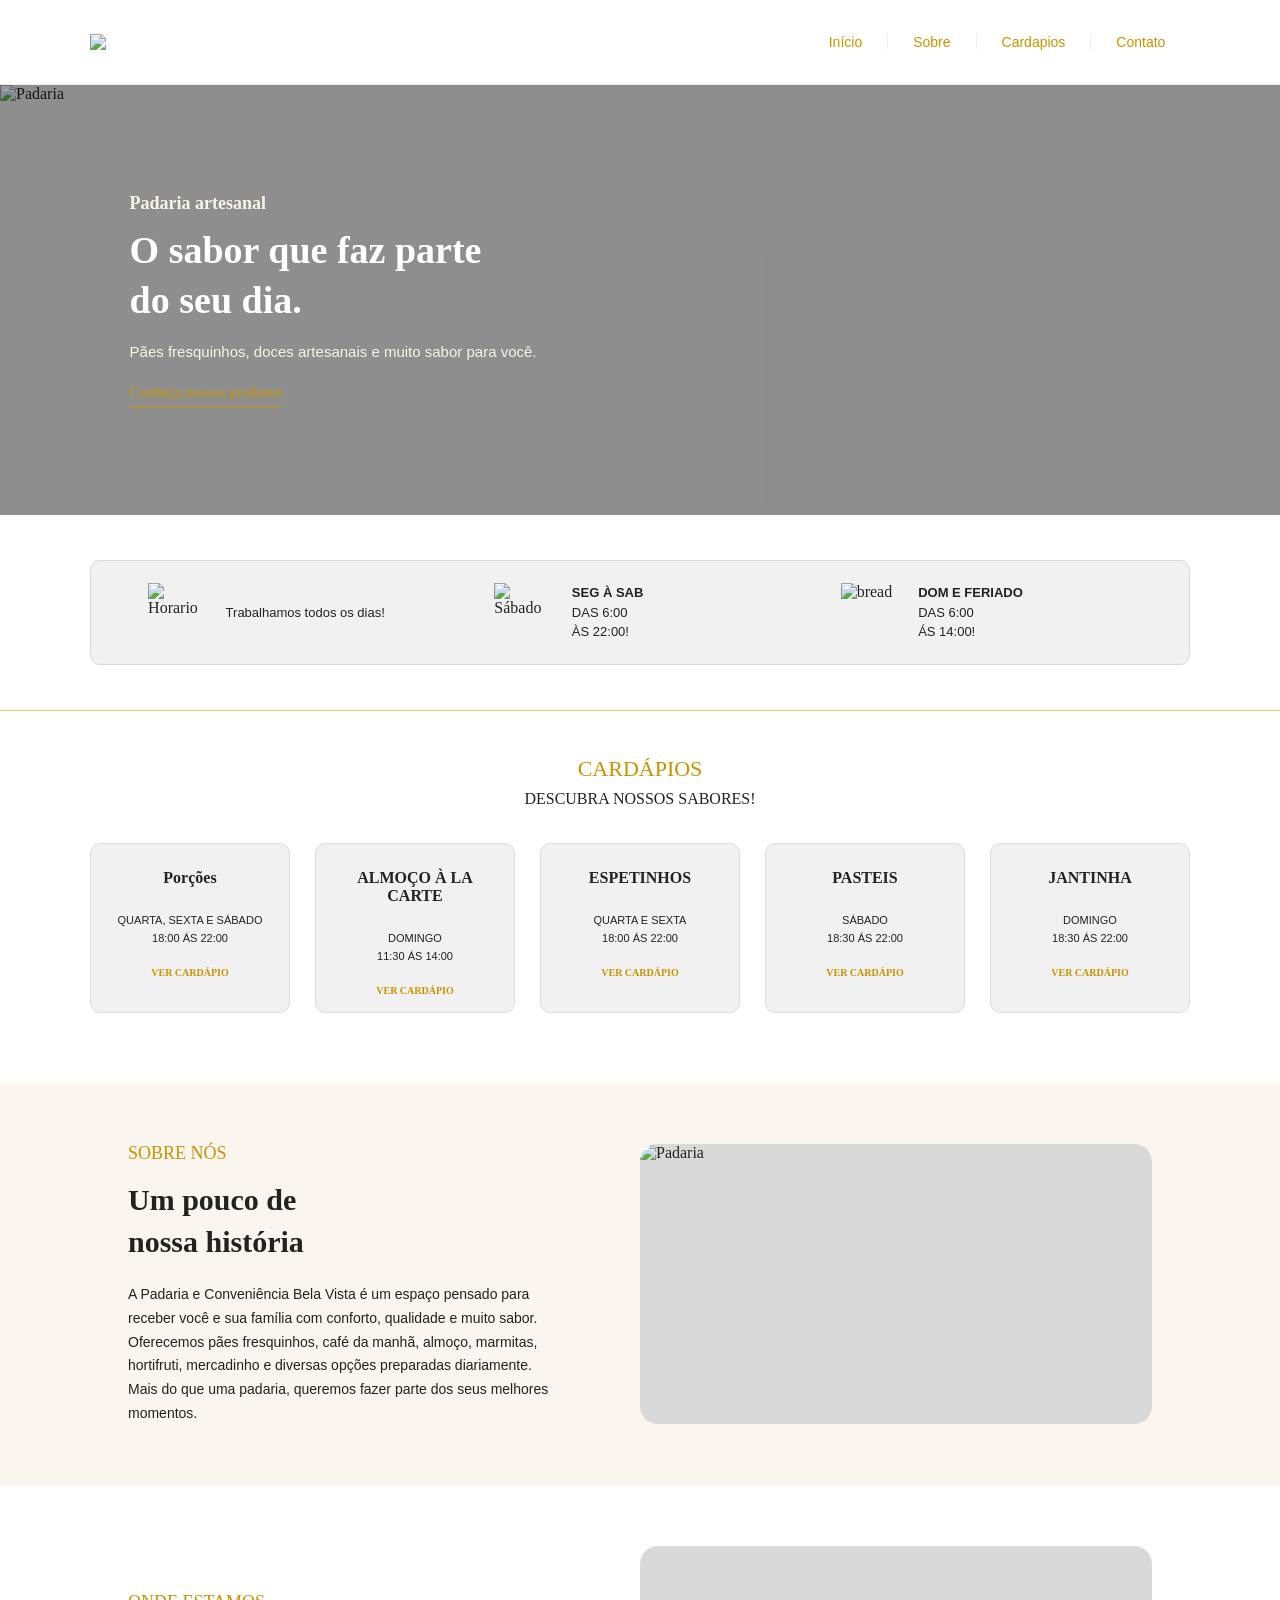
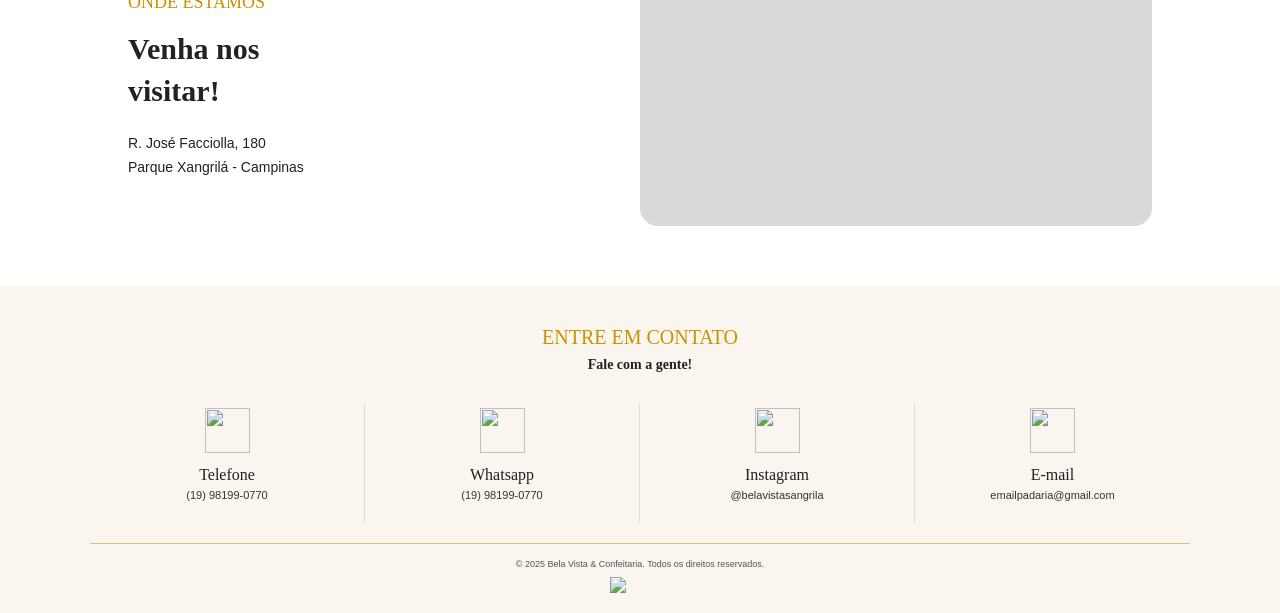
==== commit 02e3699b: "Produção corrigida correçãõ de caminhos" ====
--- a/src/index.html
+++ b/src/index.html
@@ -45,7 +45,7 @@
                 </div>
                 <div class="info-item">
                     <div class="info-icon">
-                        <img src="srcsrc/psrcublic/images/loja.png" alt="Sábado">
+                        <img src="src/public/images/loja.png" alt="Sábado">
                     </div>
                     <div class="info-text">
                         <p>
@@ -133,7 +133,7 @@
                 </div>
                 <div class="mapa">
                     <iframe
-                        src="src/https://www.google.com/maps/embed?pb=!1m18!1m12!1m3!1d608.8212654965297!2d-47.01789851789963!3d-22.799845726372396!2m3!1f0!2f0!3f0!3m2!1i1024!2i768!4f13.1!3m3!1m2!1s0x94c8c3fe25394171%3A0xbf86b5ea23b13755!2sPanificadora%20Bela%20Vista!5e1!3m2!1spt-BR!2sbr!4v1786300655124!5m2!1spt-BR!2sbr"
+                        src="https://www.google.com/maps/embed?pb=!1m18!1m12!1m3!1d608.8212654965297!2d-47.01789851789963!3d-22.799845726372396!2m3!1f0!2f0!3f0!3m2!1i1024!2i768!4f13.1!3m3!1m2!1s0x94c8c3fe25394171%3A0xbf86b5ea23b13755!2sPanificadora%20Bela%20Vista!5e1!3m2!1spt-BR!2sbr!4v1786300655124!5m2!1spt-BR!2sbr"
                         width="800" height="600" style="border:0;" allowfullscreen="" loading="lazy"
                         referrerpolicy="strict-origin-when-cross-origin">
                     </iframe>
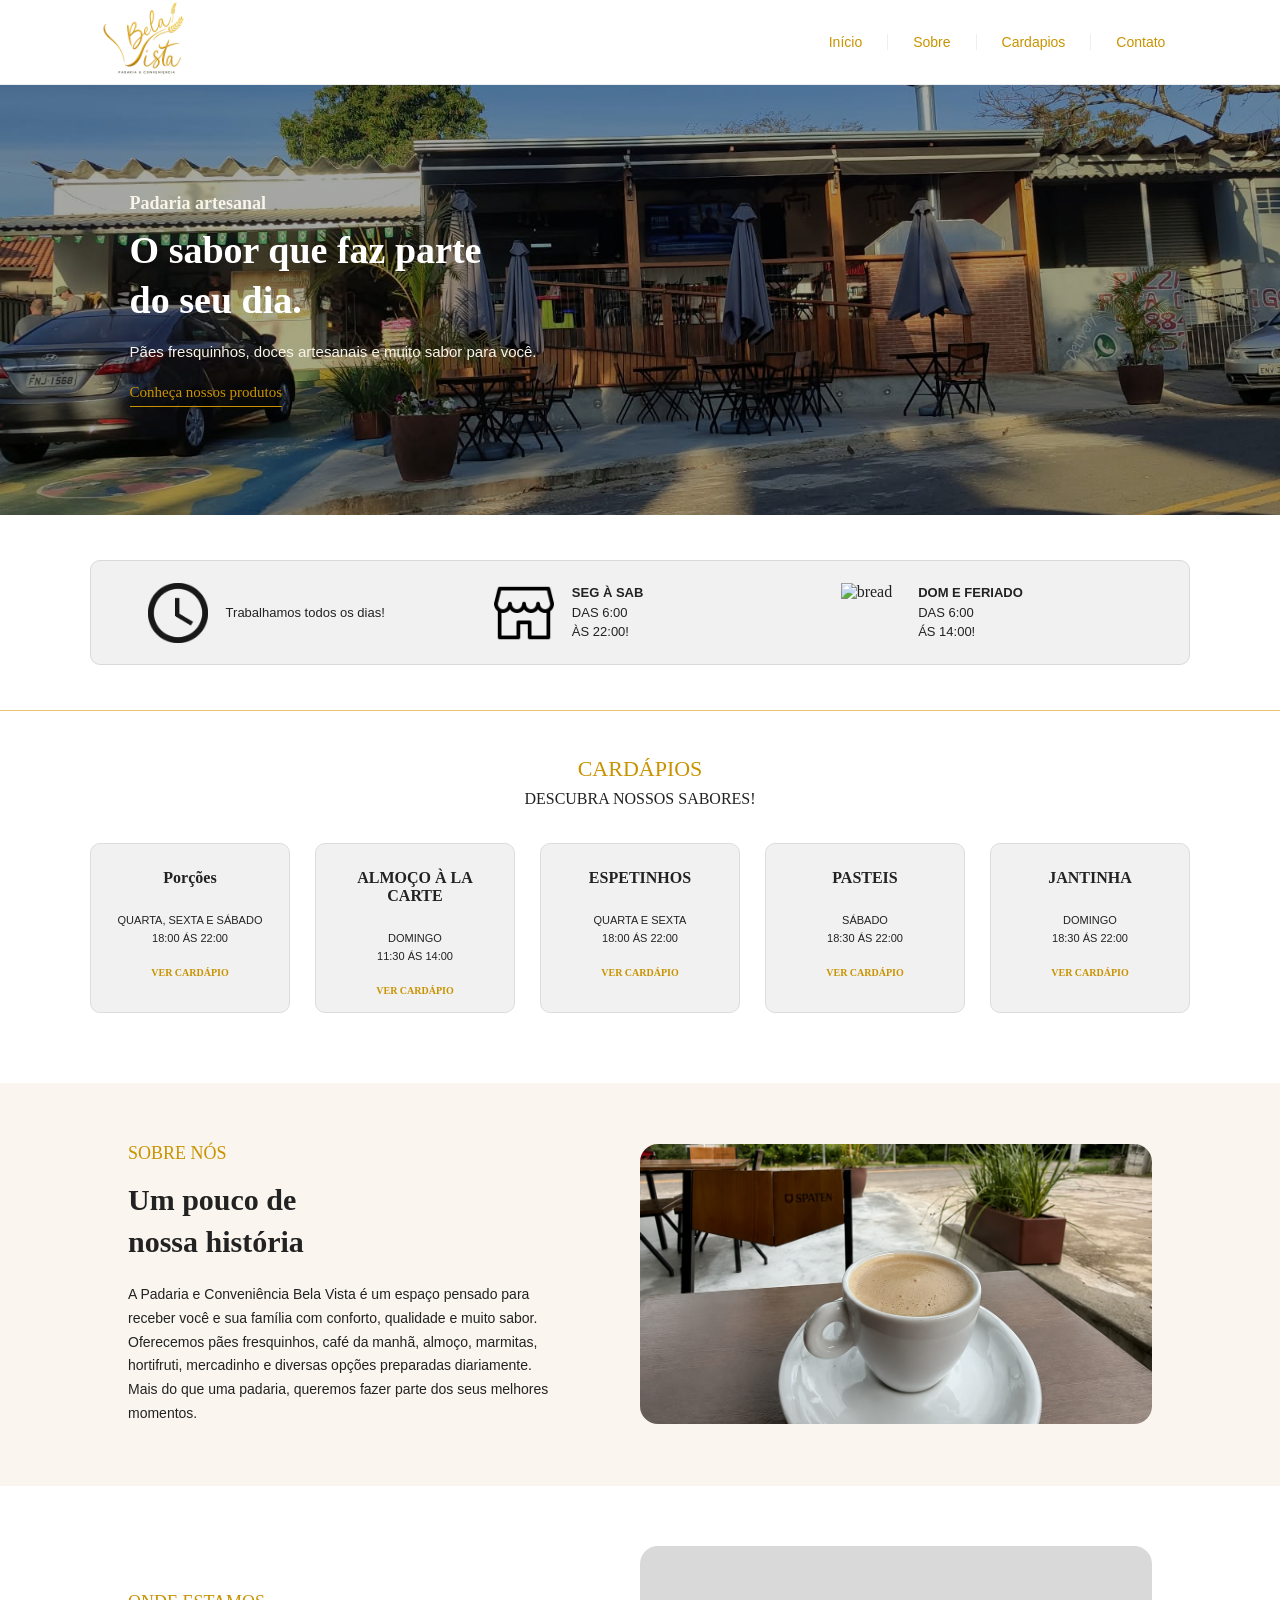
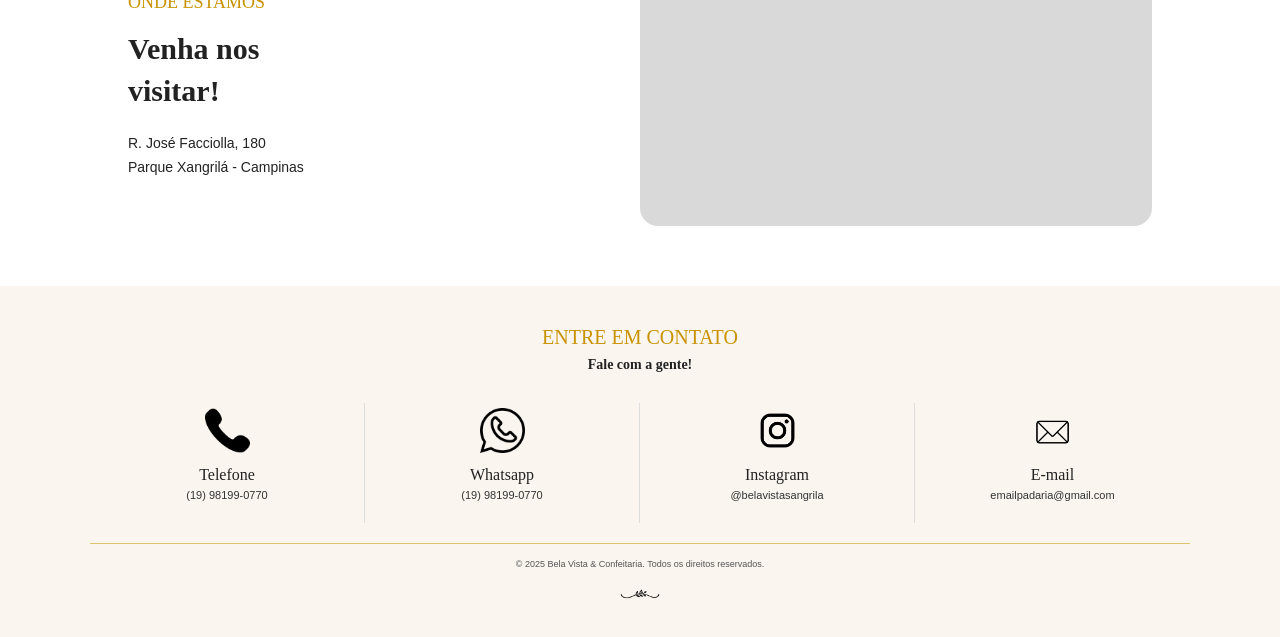
==== commit d72935e0: "Imagens corrigidas?" ====
--- a/src/index.html
+++ b/src/index.html
@@ -12,7 +12,7 @@
     <header class="header">
         <div class="container">
             <a href="/index.html" class="logo">
-                <img src="src/public/images/logo.png">
+                <img src="/public/images/logo.png">
             </a>
         </div>
         <nav class="navegação">
@@ -24,7 +24,7 @@
     </header>
     <main>
         <section id="inicio" class="banner">
-            <img src="src/public/images/padaria.jpeg" alt="Padaria" class="banner-image">
+            <img src="/public/images/padaria.jpeg" alt="Padaria" class="banner-image">
             <div class="banner-overlay"></div>
             <div class="container banner-content">
                 <span class="banner-label"> Padaria artesanal</span>
@@ -37,7 +37,7 @@
             <div class="info-container">
                 <div class="info-item">
                     <div class="info-icon">
-                        <img src="src/public/images/relogio.png" alt="Horario">
+                        <img src="/public/images/relogio.png" alt="Horario">
                     </div>
                     <div class="info-text">
                         <p>Trabalhamos todos os dias!</p>
@@ -45,7 +45,7 @@
                 </div>
                 <div class="info-item">
                     <div class="info-icon">
-                        <img src="src/public/images/loja.png" alt="Sábado">
+                        <img src="/public/images/loja.png" alt="Sábado">
                     </div>
                     <div class="info-text">
                         <p>
@@ -57,7 +57,7 @@
                 </div>
                 <div class="info-item">
                     <div class="info-icon">
-                        <img src="src/padaria-bela-vista/" alt="bread">
+                        <img src="/padaria-bela-vista/" alt="bread">
                     </div>
                     <div class="info-text">
                         <p>
@@ -121,7 +121,7 @@
                     <h2>Um pouco de<br>nossa história</h2>
                     <p>A Padaria e Conveniência Bela Vista é um espaço pensado para receber você e sua família com conforto, qualidade e muito sabor. Oferecemos pães fresquinhos, café da manhã, almoço, marmitas, hortifruti, mercadinho e diversas opções preparadas diariamente. Mais do que uma padaria, queremos fazer parte dos seus melhores momentos.</p>
                 </div>
-                <div class="image-sobre"><img src="src/public/images/sobre1.png" alt="Padaria"></div>
+                <div class="image-sobre"><img src="/public/images/sobre1.png" alt="Padaria"></div>
             </div>
         </section>
         <section>
@@ -153,14 +153,14 @@
     <div class="footer-contatos">
         <!-- Telefone -->
         <div class="contato">
-            <div class="icone"><img src="src/public/images/telefone.png"></div>
+            <div class="icone"><img src="/public/images/telefone.png"></div>
             <h3>Telefone</h3>
             <a>(19) 98199-0770</a>
         </div>
         <!-- WhatsApp -->
         <div class="contato">
             <div class="icone">
-                <img src="src/public/images/whatsapp.png">
+                <img src="/public/images/whatsapp.png">
             </div>
             <h3>Whatsapp</h3>
             <a href="https://api.whatsapp.com/send/?phone=19981990770&text&type=phone_number&app_absent=0&utm_source=ig">(19) 98199-0770</a>
@@ -168,7 +168,7 @@
         <!-- Instagram -->
         <div class="contato">
             <div class="icone">
-                <img src="src/public/images/instagram.png">
+                <img src="/public/images/instagram.png">
             </div>
             <h3>Instagram</h3>
             <a href="https://www.instagram.com/belavistashangrila?igsh=dWtlZHlrc3M2YTBv">@belavistasangrila</a>
@@ -176,7 +176,7 @@
         <!-- E-mail -->
         <div class="contato">
             <div class="icone">
-               <img src="src/public/images/email (1).png">
+               <img src="/public/images/email (1).png">
             </div>
             <h3>E-mail</h3>
             <p>emailpadaria@gmail.com</p>
@@ -187,7 +187,7 @@
         <p>
             © 2025 Bela Vista & Confeitaria. Todos os direitos reservados.
         </p>
-        <div class="ornamento"><img src="src/public/images/ramo.png"></div>
+        <div class="ornamento"><img src="/public/images/ramo.png"></div>
     </div>
 
 </footer>
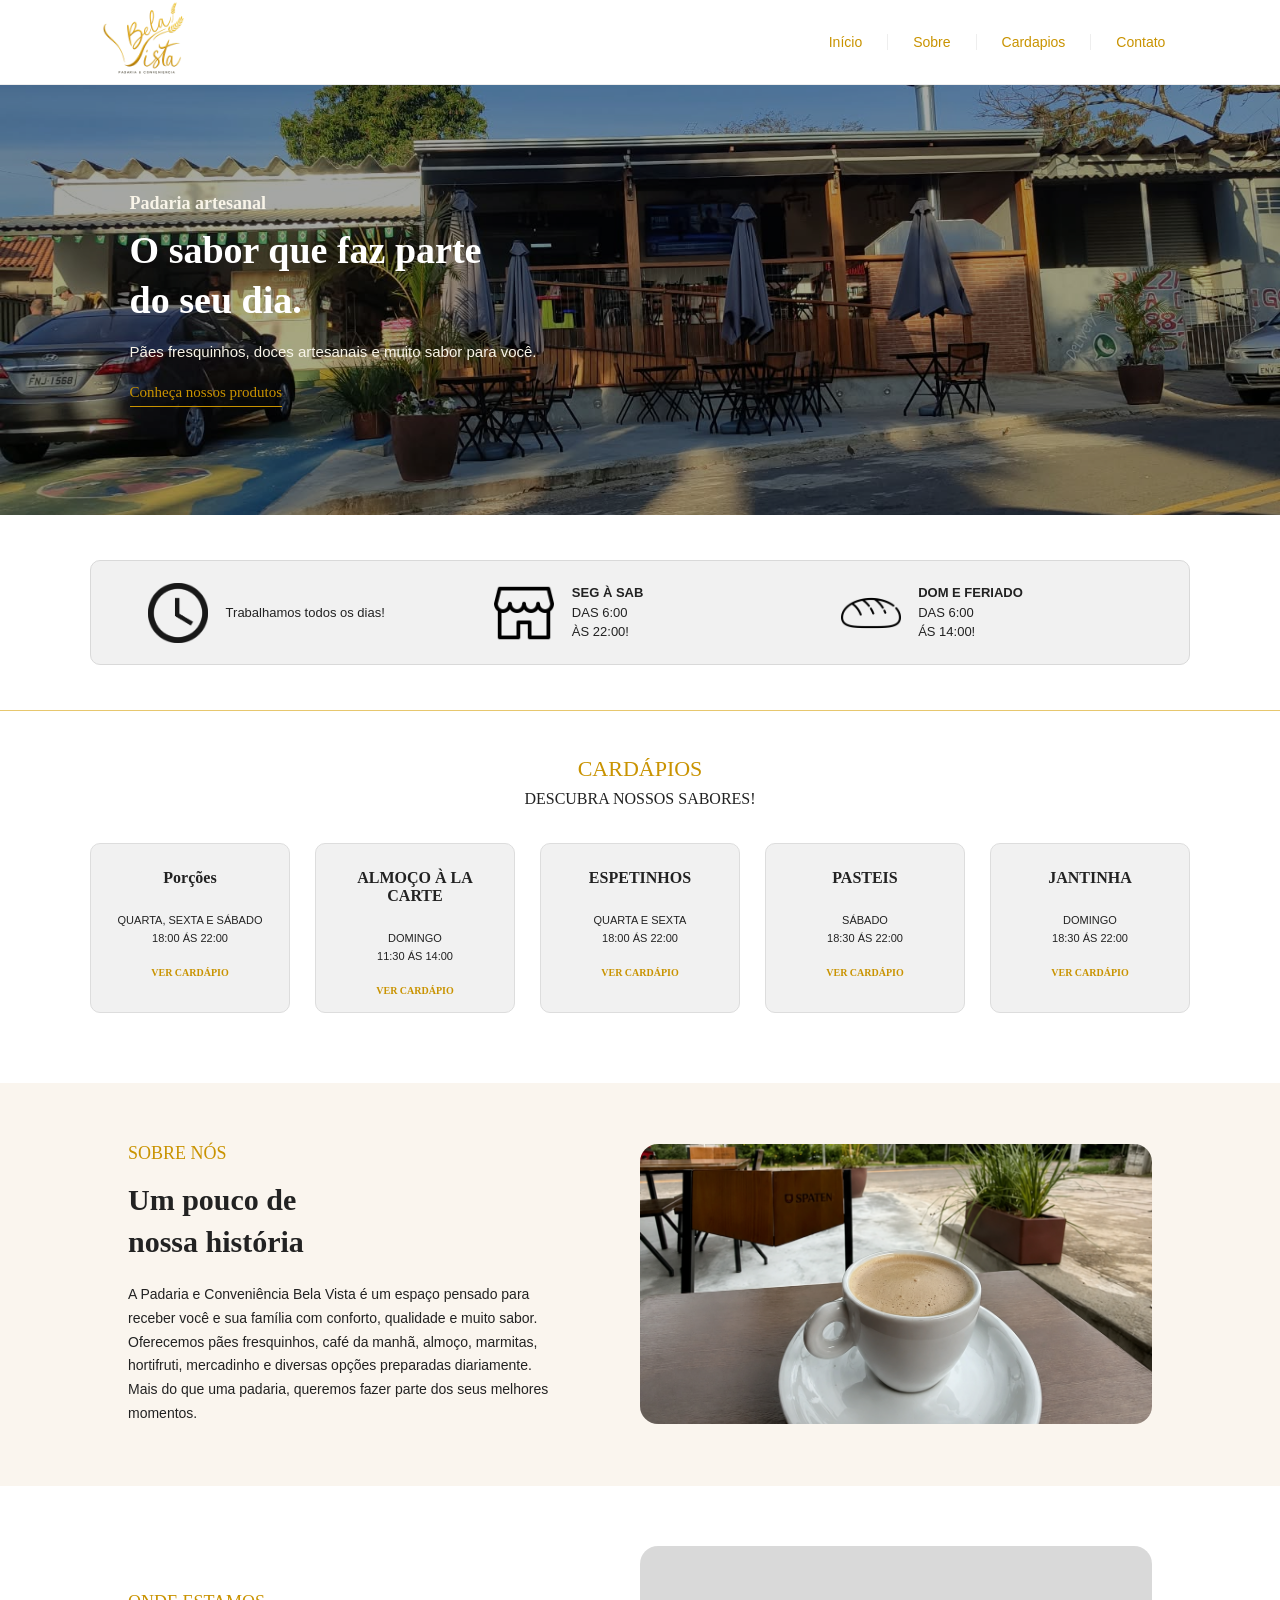
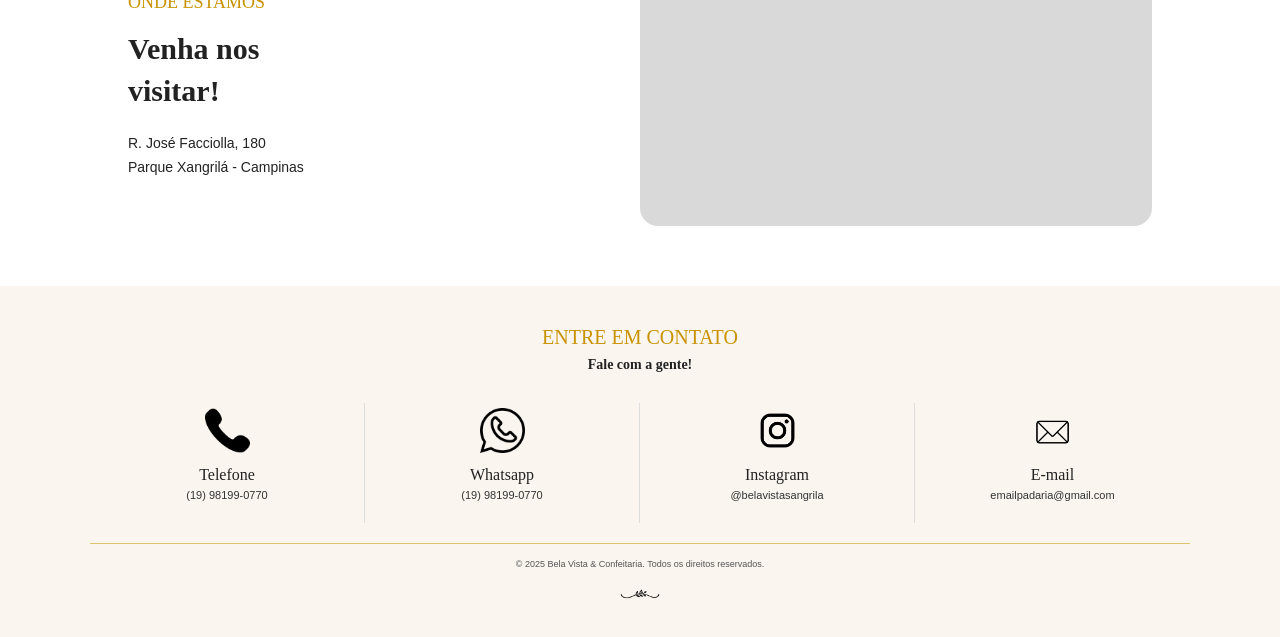
==== commit 513cde63: "bred arrumado" ====
--- a/src/index.html
+++ b/src/index.html
@@ -57,7 +57,7 @@
                 </div>
                 <div class="info-item">
                     <div class="info-icon">
-                        <img src="/padaria-bela-vista/" alt="bread">
+                        <img src="/public/images/bread.png" alt="bread">
                     </div>
                     <div class="info-text">
                         <p>
@@ -81,35 +81,35 @@
                         <p>QUARTA, SEXTA E SÁBADO<br>
                             18:00 ÁS 22:00
                         </p>
-                        <a href="public/pdf/porções.pdf" target="_blank" class="pdf"><strong>VER CARDÁPIO</strong></a>
+                        <a href="/public/pdf/porções.pdf" target="_blank" class="pdf"><strong>VER CARDÁPIO</strong></a>
                     </div>
                     <div class="info-card">
                         <h1><strong>ALMOÇO À LA CARTE</strong></h1>
                         <p>DOMINGO<br>
                             11:30 ÁS 14:00
                         </p>
-                        <a href="public/pdf/5.pdf" target="_blank" class="pdf"><strong>VER CARDÁPIO</strong></a>
+                        <a href="/public/pdf/5.pdf" target="_blank" class="pdf"><strong>VER CARDÁPIO</strong></a>
                     </div>
                     <div class="info-card">
                         <h1><strong>ESPETINHOS</strong></h1>
                         <p>QUARTA E SEXTA<br>
                             18:00 ÁS 22:00
                         </p>
-                        <a href="public/pdf/espetinho.pdf" target="_blank" class="pdf"><strong>VER CARDÁPIO</strong></a>
+                        <a href="/public/pdf/espetinho.pdf" target="_blank" class="pdf"><strong>VER CARDÁPIO</strong></a>
                     </div>
                     <div class="info-card">
                         <h1><strong>PASTEIS</strong></h1>
                         <p>SÁBADO<br>
                             18:30 ÁS 22:00
                         </p>
-                        <a href="public/pdf/pasteis.pdf" target="_blank" class="pdf"><strong>VER CARDÁPIO</strong></a>
+                        <a href="/public/pdf/pasteis.pdf" target="_blank" class="pdf"><strong>VER CARDÁPIO</strong></a>
                     </div>
                     <div class="info-card">
                         <h1><strong>JANTINHA</strong></h1>
                         <p>DOMINGO<br>
                             18:30 ÁS 22:00
                         </p>
-                        <a href="public/pdf/jantinha.pdf" target="_blank" class="pdf"><strong>VER CARDÁPIO</strong></a>
+                        <a href="/public/pdf/jantinha.pdf" target="_blank" class="pdf"><strong>VER CARDÁPIO</strong></a>
                     </div>
                 </div>
             </div>
